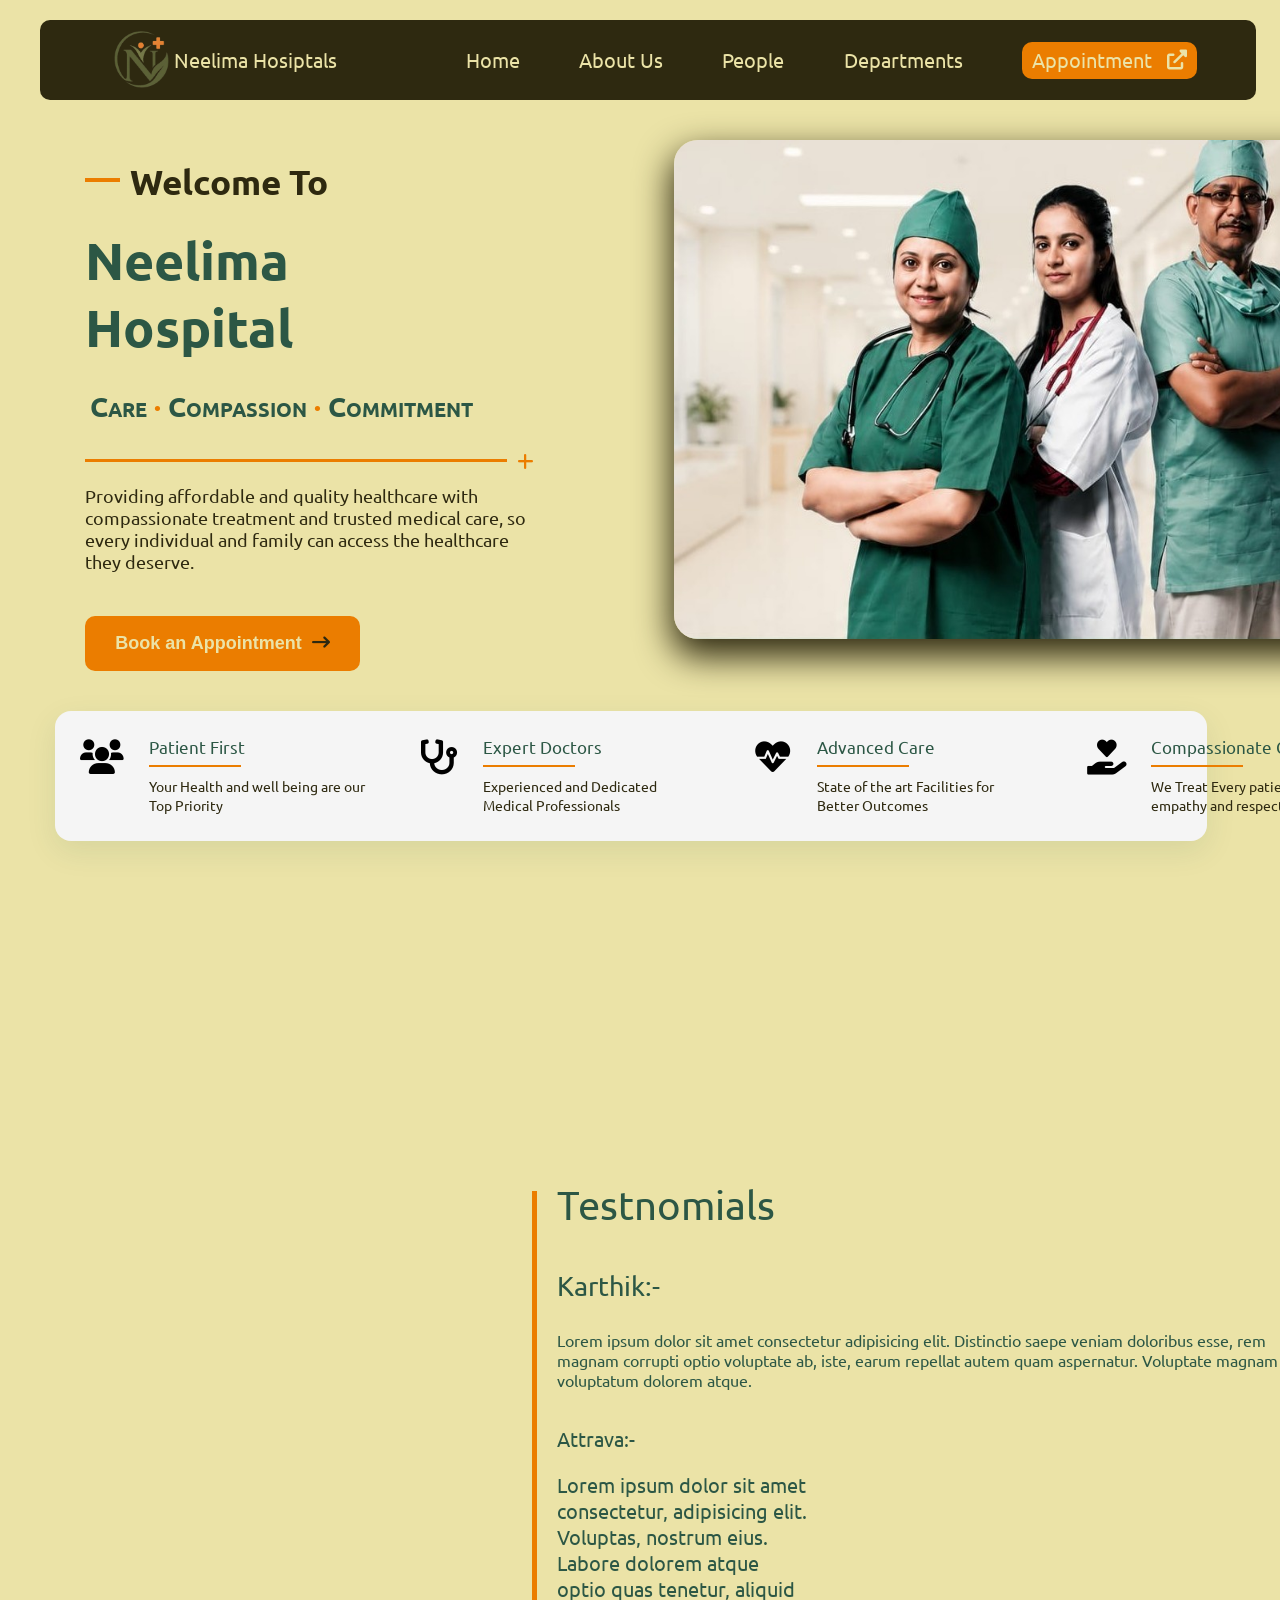
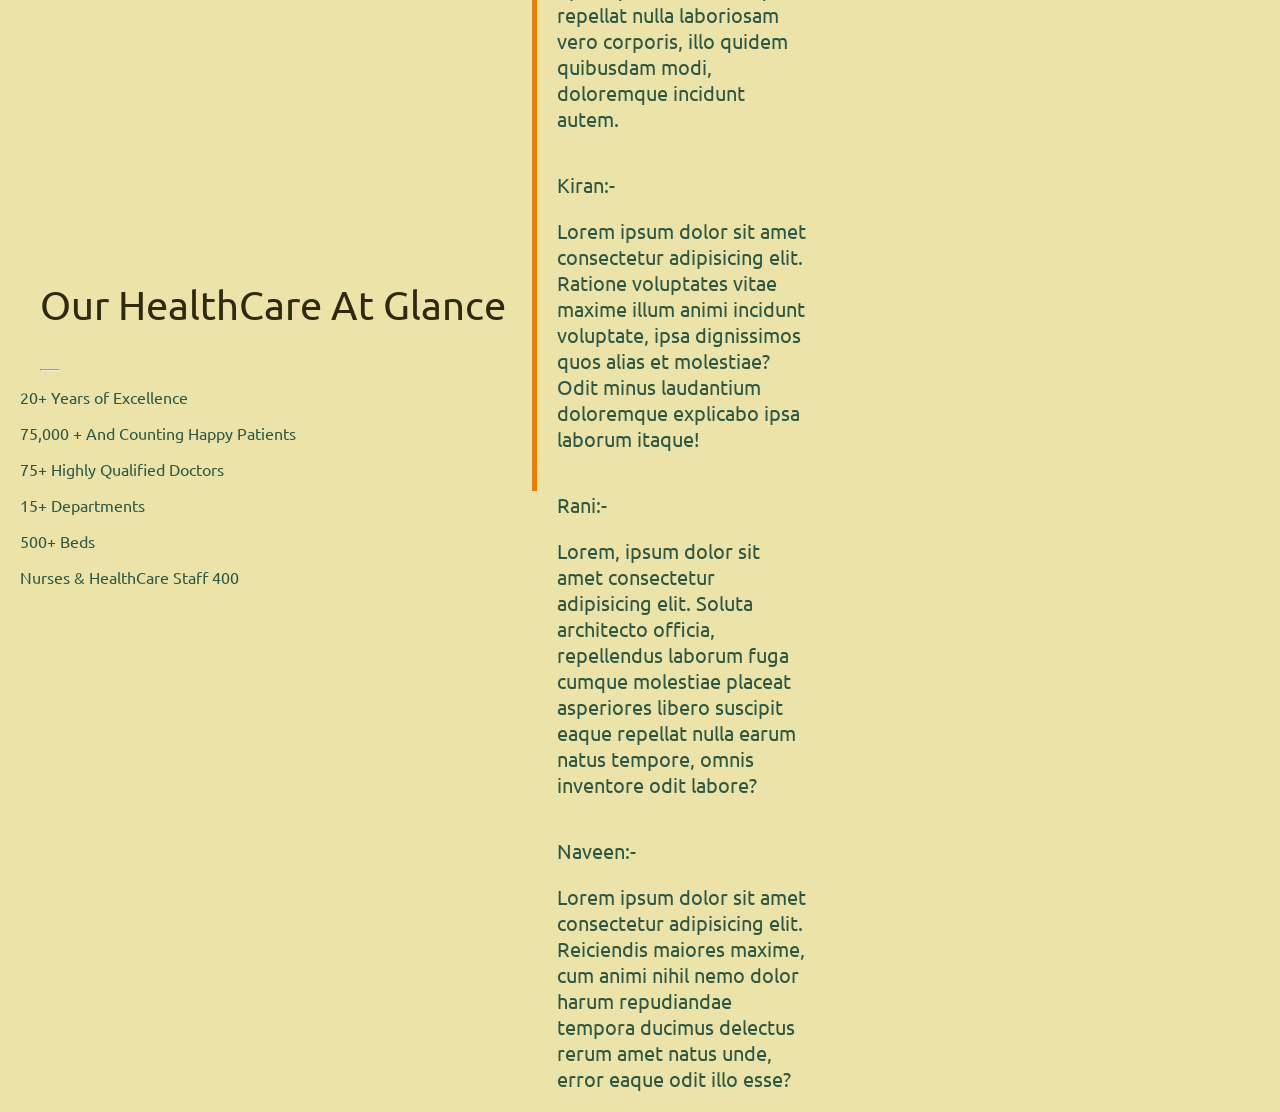
==== index.html @ a7f4a742 "roughly added stats" ====
<!DOCTYPE html>
<html lang="en">
<head>
    <meta charset="UTF-8">
    <meta name="viewport" content="width=device-width, initial-scale=1.0">
    <title>Neelima Hosiptal</title>
    <link rel="shortcut icon" href="Neelimahosiptal.ico" type="image/x-icon">
    <link rel="stylesheet" href="style.css">
    <link rel="preconnect" href="https://fonts.googleapis.com">
    <link rel="preconnect" href="https://fonts.gstatic.com" crossorigin>
    <link href="https://fonts.googleapis.com/css2?family=Edu+VIC+WA+NT+Hand:wght@400..700&family=Fira+Sans:ital,wght@0,100;0,200;0,300;0,400;0,500;0,600;0,700;0,800;0,900;1,100;1,200;1,300;1,400;1,500;1,600;1,700;1,800;1,900&family=Oswald:wght@200..700&family=Ubuntu&display=swap" rel="stylesheet">
    <link rel="stylesheet" href="https://cdnjs.cloudflare.com/ajax/libs/font-awesome/6.0.0/css/all.min.css">
</head>
<body>
    <div class="text">
        <div class="menu_bar">
            <img src="neelima_main-removebg-preview.png" id="menu_logo">
            <p id ="h1">Neelima Hosiptals</p>
            <a href="index.html" id = "home">Home</a>
            <a id="about" href="about.html" target="_blank">About Us</a>
            <a href="people.html" id="people" target="_blank">People</a>
            <a href="Depts.html" id ="depts" target="_blank">Departments</a>
            <div class="menu_app">
                <a href="appointment.html" id = "appointment" target="_blank">Appointment</a>     
                <i class="fa-solid fa-up-right-from-square" id="redirect_icon"></i>
            </div>
        </div>
        <div class="left_side">
            <div class="matter">
                <hr id="welcome_line"> 
                <h1 id="welcome">Welcome To</h1>
                <h1 id="p1">Neelima</h1><h1 id="dark_h">Hospital</h1>
                <div class="ccc">
                    <p>Care</p>
                    <p id="dot1">.</p>
                    <p>Compassion</p>
                    <p id="dot2">.</p>
                    <p>Commitment</p>
                </div>
                <!-- Wrapper to keep line and plus icon on the exact same row -->
                <div class="line-plus-wrapper">
                    <hr id="line">
                    <i class="fa-solid fa-plus" id="plus"></i>
                </div>

                <p id="sodhi">Providing affordable and quality healthcare
                with compassionate treatment and trusted medical care,
                so every individual and family can access
                the healthcare they deserve.</p>
               <a href="appointment.html" id="appointment_button" target="_blank">
                    <button id="app_bttn">Book an Appointment <i class="fa-solid fa-arrow-right-long" id="right_arrow"></i></button>
                </a>
            </div>
            <div class="image">
                    <img src="front_pic.jpeg" id="h1_pic"> 
            </div>
        </div>
        <div class="white_bar">
            <div class="patient">
                <i class="fa-solid fa-users" id="users"></i>
                <div class="feature_content">
                    <p class="feature_title">Patient First</p>
                    <hr class="feature_line">
                    <p class="feature_description">
                        Your Health and well being are our Top Priority
                    </p>
                </div>
           </div>
           <div class="expert">
                <i class="fa-solid fa-stethoscope" id="setho"></i>
                <div class="feature_content">
                    <p class="feature_title">Expert Doctors</p>
                    <hr class="feature_line">
                     <p class="feature_description">
                    Experienced and Dedicated Medical Professionals
                    </p>
                </div>
            </div>
            <div class="advanced_Care">
                <i class="fa-solid fa-heart-pulse" id="adav_care"></i>          
                <div class="feature_content">
                    <p class="feature_title">Advanced Care</p>
                    <hr class="feature_line">
                    <p class="feature_description">State of the art Facilities for Better Outcomes</p>
                </div>
            </div>
            <div class="compassionate_Care">
                <i class="fa-solid fa-hand-holding-heart" id="heart"></i>
                <div class="feature_content">
                    <p class="feature_title">Compassionate Care</p>
                    <hr class="feature_line">
                    <p class="feature_description">
                        We Treat Every patient with empathy and respect
                    </p>
                </div>
            </div>
        </div>
        <div class="dark_space">
            <hr id="differline">
            <div class="testnomials">
                <p id="test_heading">Testnomials</p>
                <p id="kar_rev">Karthik:-</p>
                <p id="kar_words">Lorem ipsum dolor sit amet consectetur adipisicing elit. Distinctio saepe veniam doloribus esse, rem magnam corrupti optio voluptate ab, iste, earum repellat autem quam aspernatur. Voluptate magnam voluptatum dolorem atque.</p>
                <div class="revs">
                    <div class="av">
                        <p>Attrava:-</p>
                        <p>Lorem ipsum dolor sit amet consectetur, adipisicing elit. Voluptas, nostrum eius. Labore dolorem atque optio quas tenetur, aliquid repellat nulla laboriosam vero corporis, illo quidem quibusdam modi, doloremque incidunt autem.</p>
                    </div>
                    <div class="kiran">
                        <p>Kiran:-</p>
                        <p>Lorem ipsum dolor sit amet consectetur adipisicing elit. Ratione voluptates vitae maxime illum animi incidunt voluptate, ipsa dignissimos quos alias et molestiae? Odit minus laudantium doloremque explicabo ipsa laborum itaque!</p>
                    </div>
                    <div class="rani">
                        <p>Rani:-</p>
                        <p>Lorem, ipsum dolor sit amet consectetur adipisicing elit. Soluta architecto officia, repellendus laborum fuga cumque molestiae placeat asperiores libero suscipit eaque repellat nulla earum natus tempore, omnis inventore odit labore?</p>
                    </div>
                    <div class="naveen">
                        <p>Naveen:-</p>
                        <p>Lorem ipsum dolor sit amet consectetur adipisicing elit. Reiciendis maiores maxime, cum animi nihil nemo dolor harum repudiandae tempora ducimus delectus rerum amet natus unde, error eaque odit illo esse?</p>
                    </div>
                </div>
            </div>
            <!-- <div class="stats">
                <p>20+ Years Of Ca</p>
            </div> -->
        </div>
        <div class="stats">
            <p id="stats_head">Our HealthCare At Glance</p>
            <hr id="stats_line">
            <p>20+ Years of Excellence</p>
            <p>75,000 + And Counting Happy Patients</p>
            <p>75+ Highly Qualified Doctors</p>
            <p>15+ Departments</p>
            <p>500+ Beds</p>
            <p>Nurses & HealthCare Staff 400</p>
        </div>
    </div>
</body>
</html>
---- style.css ----
body {
  font-family: "Ubuntu", sans-serif;
  font-weight: 400;
  font-style: normal;
  margin: 0;
  padding: 0;
  min-height: 100vh; 
  /* overflow-x:hidden; */
  display: flex;
  background-color: #EBE3A7;
  scrollbar-width:none;
  overflow-y: auto;
}

a {
    text-decoration: none;
}

* {
    box-sizing: border-box;
}

body::-webkit-scrollbar {
    display: none; /* Chrome, Edge, Safari */
}
html::-webkit-scrollbar {
    display: none; /* Chrome, Edge, Safari */
}
.menu_bar {
  color: #EBE3A7; /* Light yellow background */
  border-radius: 10px;
  border-width: 4px;
  width: 95vw;               /* Fills the available width inside the .text box */
  height: 80px;
  margin-left: 20px; 
  /* padding: 0; */
  font-size: 20px;
  text-decoration: none;
  background-color:#2E2910;
  display: flex;
  align-items: center;
  justify-content: space-evenly;
}

#home {
    color: #EBE3A7;
}

#about {
    color: #EBE3A7;
}

#people {
    color: #EBE3A7;
    position: relative;
}

#depts {
    color: #EBE3A7;
    padding-right:0px;

}

#appointment {
    color:#EBE3A7;
    padding-top: 50%;
    padding-left: 10px;
}


.text {
  width: 100%;
  min-height: 100vh;
  background-color: #EBE3A7; 
  /* Use padding instead of margins to space things away from the edge */
  padding: 20px;  
  /* box-sizing: border-box; */
}


#sodhi {
    color: #2E2910;
    padding-left: 25px;
    margin-top: 15px;
    font-size: 18px;
    font-weight: 400;
}

#menu_logo {
    height:85px;
    width: 85px;
    padding: 0;
}

#text_logo {
    height: 300px;
    width: 300px;
    padding: 20px;
}

#h1 {
    position:relative;
    right: 70px;
}

#p1  {
    font-size: 3.25em; /* Reduced size */
    font-weight: bolder;
    color: #2C5745;
    padding-left: 25px;
    margin-bottom: 0px; 
    margin-top: 5px;  
}
#dark_h {
    color: #2C5745;
    font-size: 3.25em; /* Reduced size */
    font-weight: bolder;
    padding-left: 25px;
    margin-top: 2px;
    margin-bottom: 0;
}

#welcome {
    padding-left: 70px;
    margin-top: 0px;
    padding-top:0px;
    font-size: 2.2em; /* Reduced size */
    color: #2E2910;
}

.left_side {
    width: 40vw;
    display: flex;
    justify-content: space-evenly;
    padding: 40px;
    /* box-sizing: border-box; */
}


#line {
    background-color: #EB7D00;
    height: 2.75px;
    border: none;
    flex-grow: 1; /* Stretches the line to fill available space */
    margin: 0;
}

#plus {
    color: #EB7D00;
    font-size: 18px;
    margin-left: 10px;
}

.line-plus-wrapper {
    display: flex;
    align-items: center; /* Centers the + icon vertically with the line */
    padding-left: 25px;
    width: 37vw;
}

#app_bttn {
    background-color: #EB7D00;
    border-radius: 10px;
    border-style: none;
    color:#EBE3A7;
    width: 275px;
    height: 55px;
    font-size: 18px;
    font-weight: bolder;
    margin-top: 25px;
    /* display: flex;
    align-items: center;
    justify-content: space-evenly; */
}

#right_arrow {
    color: #2E2910;
    padding-left: 5px;
}

#appointment_button {
    padding-left: 25px;
}

.matter {
    width: 40vw;
}

#h1_pic {
    width: 700px;
    height: 498.75px;
    margin-left: 140px;
    border-radius: 24px;
    box-shadow: 0 15px 35px 2.5px #2E2910;
}

a:hover {
    border-bottom-width: 3px;
    border-bottom-color:#EB7D00;
    border-bottom-style:solid ;
}

#appointment_button:hover {
    border-bottom-style:none ;
    border-bottom-color:#EBE3A7;
}

.white_bar {
    border-radius: 16px;
    border-style: none;
    background-color:whitesmoke;
    width: 90vw;
    height: 130px;
    display: flex;
    justify-content: space-evenly;
    margin-left: 35px;
    box-shadow:0 10px 30px rgba(44,87,69,0.10);
}

.menu_app {
    background-color: #EB7D00;
    border-radius: 10px;
    height: 37px;
    width:175px;
}

#redirect_icon {
    padding-left: 10px;
    padding-top: 8.5px;
}

#welcome_line {
    background-color:#EB7D00;
    height: 4px;
    border: none;
    width: 35px;
    margin-left:25px;
    position: relative;
    top:30px;
}

.patient,
.expert,.compassionate_Care,.advanced_Care {
    display: flex;
    align-items: flex-start;
    gap: 25px;
    padding: 25px;
}

.feature_content {
    display: flex;
    flex-direction: column;
    align-items: flex-start;
    width: 220px;
}

.feature_title {
    color: #2C5745;
    font-size: 17px;
    font-weight: 400;
    margin: 0 0 8px 0;
}

.feature_line {
    background-color: #EB7D00;
    width: 92px;
    height: 2px;
    border: none;
    margin: 0 0 10px 0;
}

.feature_description {
    color: #2E2910;
    font-size: 14px;
    font-weight: 400;
    margin: 0;
    line-height: 1.4;
}

#users,
#setho,#heart,#adav_care {
    font-size: 35px;
    margin-top: 3px;
}

.ccc {
    display: flex;
    width: max-content;
    height: fit-content;
    justify-content: space-evenly;
    color: #2C5745;
    padding-left: 30px;
    font-variant:small-caps;
    font-size: 1.75em;
    gap: 7px;
    margin-bottom:0px;
    font-weight: 550;
}

#dot1 , #dot2 {
    color: #EB7D00;
    margin-top: 22px;
}

.dark_space {
    width: 100vw;
    height:100vh;
    display: flex;
    justify-content: space-evenly;
    align-content: space-evenly;
    margin-top: 100px;
}

#differline {
    background-color: #EB7D00;
    width:5px;
    height: 100%;
    margin-top: 250px;
    margin-left: 40%;
    /* margin-right: 10px; */
    border:none;
}

.testnomials {
    color: #2C5745;
    margin-top: 200px;
    margin-left:20px;
    width: 60vw;
    height: 70vh;
}

#test_heading {
    font-size: 2.5em;
}

#kar_rev {
    font-size: 1.7em;
}

.revs {
    display: flex;
    flex-direction: row;
    flex-flow: row wrap; /* Forces them to stay in one row */
    column-gap: 150px;         /* Reduced gap */
    width:45vw;       /* Allow it to use available space */
}


.av,.kiran,.rani,.naveen{
    width: 250px;
    font-size: 1.25em;

}

.stats {
    color: #2C5745;
    margin-top: 0;
}

#stats_head {
    color: #2E2910;
    font-size: 2.5em;
    padding-left: 20px;
}

#stats_line {
    color: #EB7D00;
    margin-left: 20px;
    width: 20px;
    height: 2.5px;
}
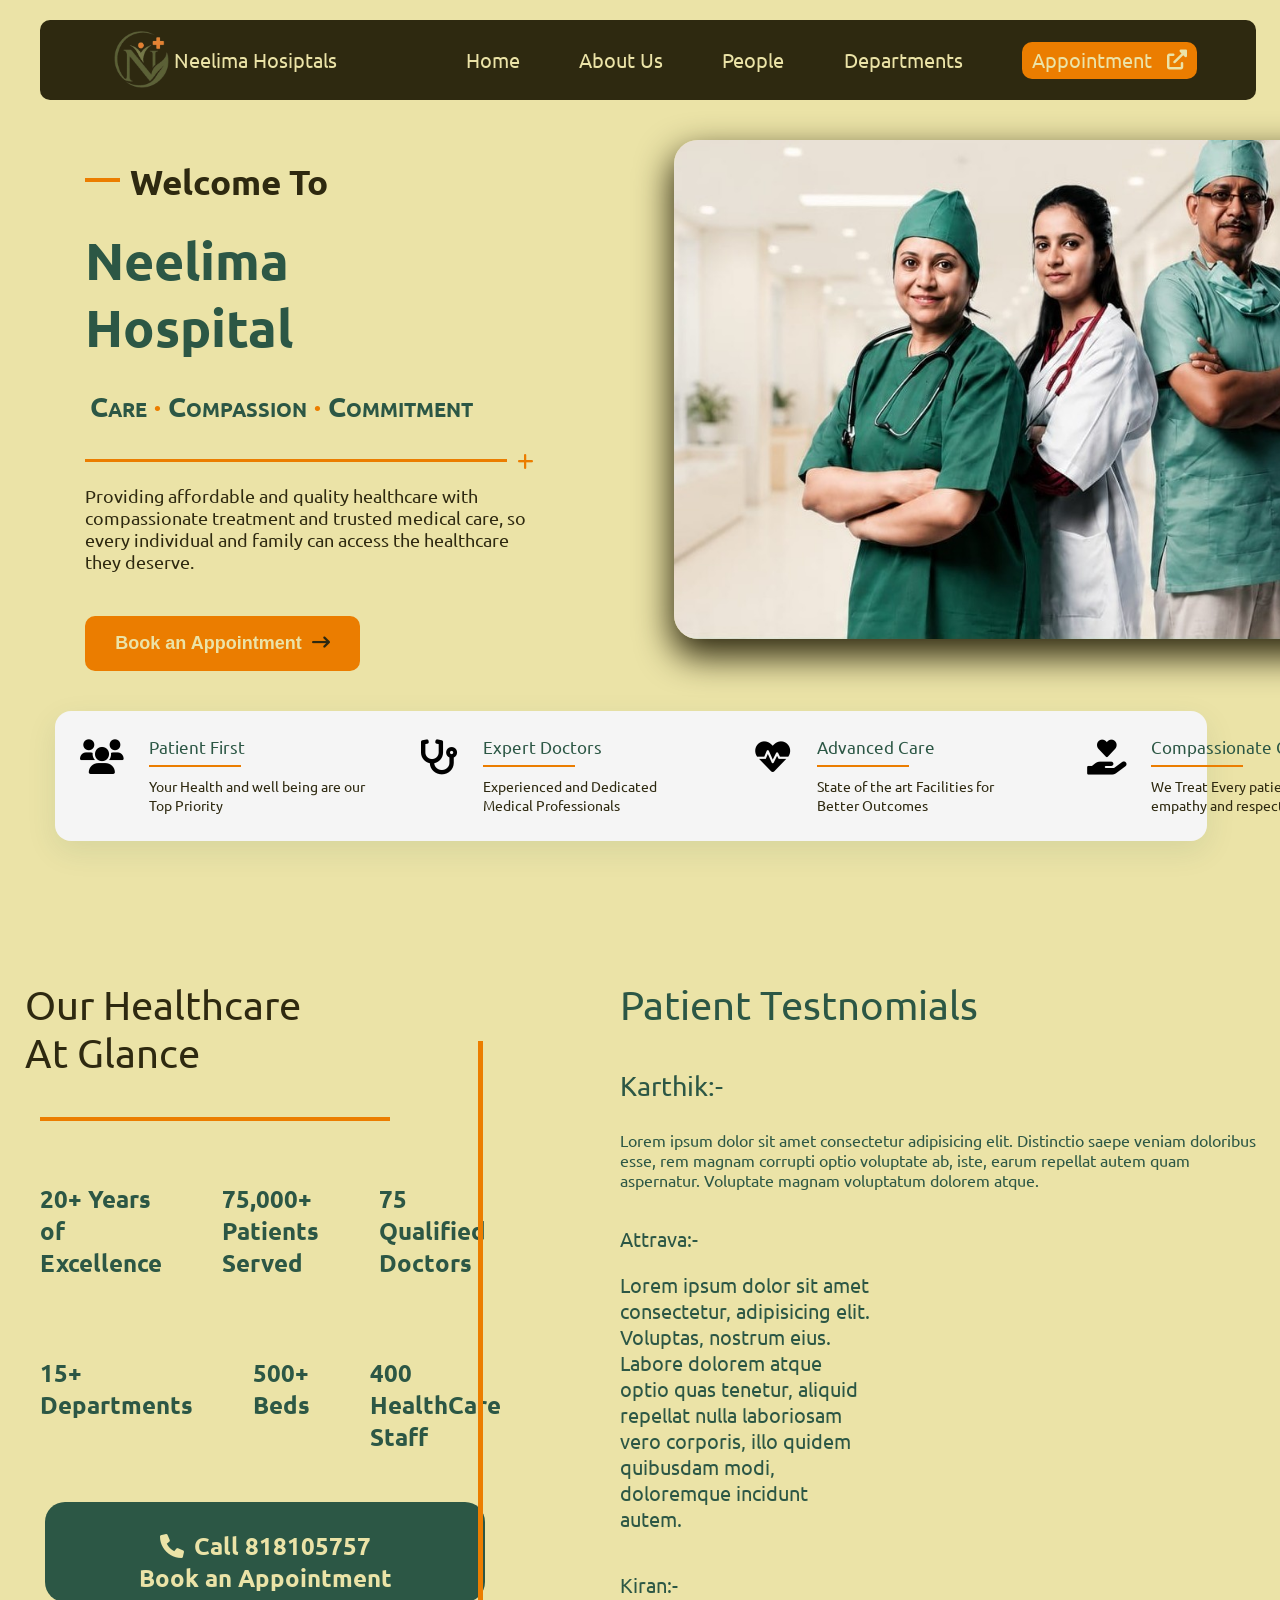
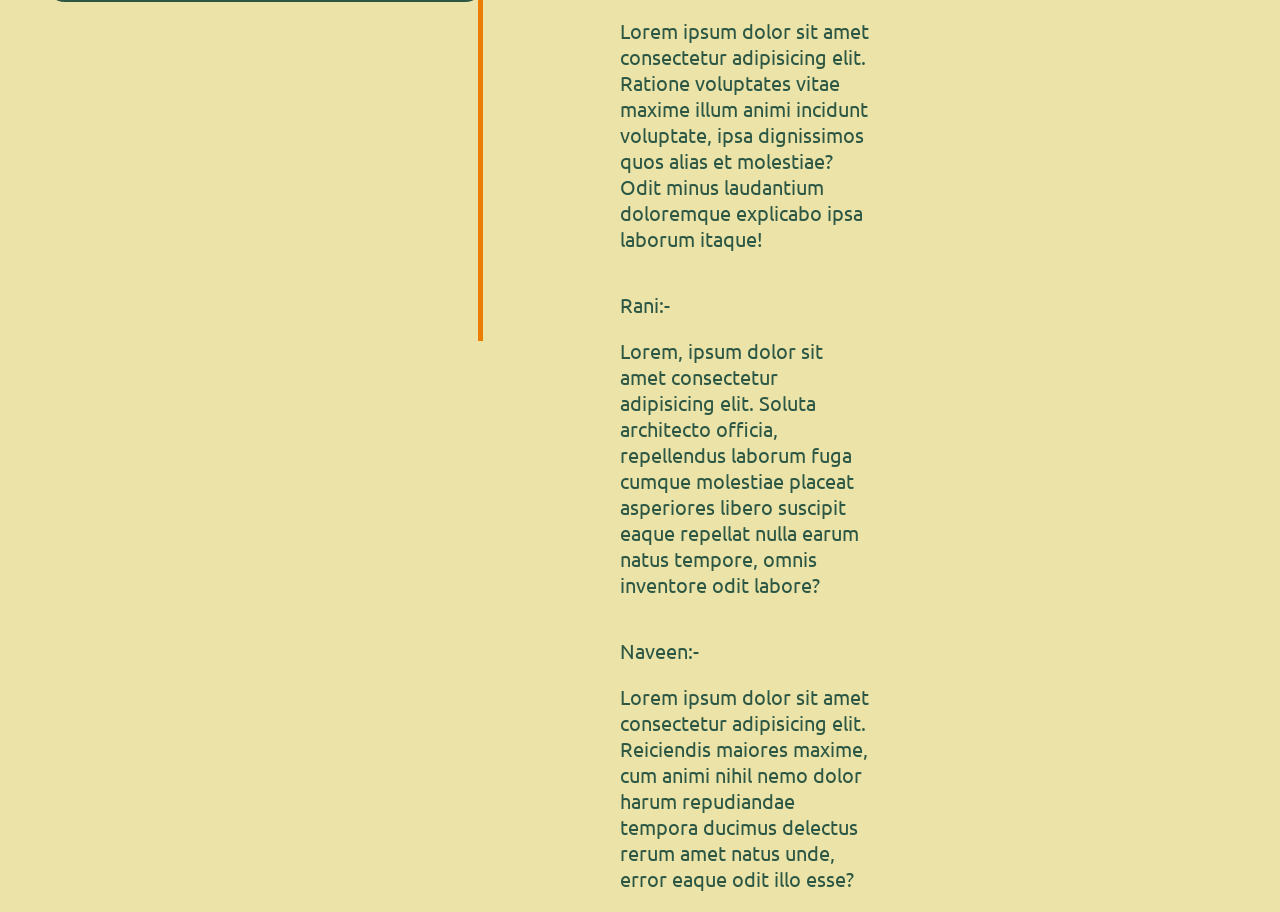
==== commit 31e861f8: "corrected stats and added a phone number" ====
--- a/index.html
+++ b/index.html
@@ -96,9 +96,26 @@
             </div>
         </div>
         <div class="dark_space">
+            <div class="stats">
+                <p id="stats_head">Our Healthcare At Glance</p>
+                <hr id="stats_line">
+                <div class="firstrow">
+                     <p id="ex">20+ Years of Excellence</p>
+                     <p id="happy">75,000+ Patients Served</p>
+                     <p id="doc_count">75 Qualified Doctors</p>
+                </div>
+                <div class="secondrow">
+                    <p id="depts15">15+ Departments</p>
+                    <p id="bed">500+ Beds</p>
+                    <p id="staff">400 HealthCare Staff</p>
+                </div>
+                <div class="callappointment">
+                    <p><i class="fa-solid fa-phone" id="phone"></i>Call 818105757<br>Book an Appointment</p>
+                </div>
+            </div>
             <hr id="differline">
             <div class="testnomials">
-                <p id="test_heading">Testnomials</p>
+                <p id="test_heading">Patient Testnomials</p>
                 <p id="kar_rev">Karthik:-</p>
                 <p id="kar_words">Lorem ipsum dolor sit amet consectetur adipisicing elit. Distinctio saepe veniam doloribus esse, rem magnam corrupti optio voluptate ab, iste, earum repellat autem quam aspernatur. Voluptate magnam voluptatum dolorem atque.</p>
                 <div class="revs">
@@ -120,19 +137,6 @@
                     </div>
                 </div>
             </div>
-            <!-- <div class="stats">
-                <p>20+ Years Of Ca</p>
-            </div> -->
-        </div>
-        <div class="stats">
-            <p id="stats_head">Our HealthCare At Glance</p>
-            <hr id="stats_line">
-            <p>20+ Years of Excellence</p>
-            <p>75,000 + And Counting Happy Patients</p>
-            <p>75+ Highly Qualified Doctors</p>
-            <p>15+ Departments</p>
-            <p>500+ Beds</p>
-            <p>Nurses & HealthCare Staff 400</p>
         </div>
     </div>
 </body>
--- a/style.css
+++ b/style.css
@@ -303,29 +303,31 @@
 }
 
 .dark_space {
-    width: 100vw;
+    width: 100%;
     height:100vh;
     display: flex;
-    justify-content: space-evenly;
-    align-content: space-evenly;
+    justify-content: center;
+    align-items: flex-start;
+    gap: 25px;
     margin-top: 100px;
+    box-sizing: border-box;
 }
 
 #differline {
     background-color: #EB7D00;
     width:5px;
     height: 100%;
-    margin-top: 250px;
-    margin-left: 40%;
+    margin-top: 100px;
     /* margin-right: 10px; */
     border:none;
+    flex-shrink: 0;
 }
 
 .testnomials {
     color: #2C5745;
-    margin-top: 200px;
-    margin-left:20px;
-    width: 60vw;
+    margin-top: 0;
+    margin-left:0;
+    width: 50vw;
     height: 70vh;
 }
 
@@ -354,18 +356,61 @@
 
 .stats {
     color: #2C5745;
-    margin-top: 0;
+    padding-top: 0;
+    width: 25vw;
 }
 
 #stats_head {
     color: #2E2910;
     font-size: 2.5em;
+    padding-left: 5px;
+    /* white-space: nowrap; */
+}
+
+#stats_line {
+    background-color: #EB7D00;
+    margin-left: 20px;
+    width: 350px;
+    height: 4px;
+    border-style:solid;
+    border: none;
+}
+
+#ex, #happy ,#doc_count ,#depts15 ,#bed , #staff {
     padding-left: 20px;
-}
-
-#stats_line {
-    color: #EB7D00;
-    margin-left: 20px;
-    width: 20px;
-    height: 2.5px;
+    font-size: 1.5em;
+    padding-top: 30px;
+    font-weight: 700;
+}
+
+.firstrow ,.secondrow {
+    display: flex;
+    justify-content: space-evenly;
+    gap: 40px;
+}
+
+.callappointment {
+    background-color: #2C5745;
+    color: #EBE3A7;
+    font-size: 1.5em;
+    font-weight: 700;
+    margin: 25px;
+    padding-top: 4px;
+    width: 440px;
+    height: 100px;
+    border-radius: 20px;
+    text-align: center;
+}
+
+#phone {
+    padding-right: 10px;
+}
+
+.callappointment:hover {
+    transform: translateY(-2px);
+    background: #245543;
+}
+
+#app_bttn:hover {
+    transform: translateY(-5px);
 }
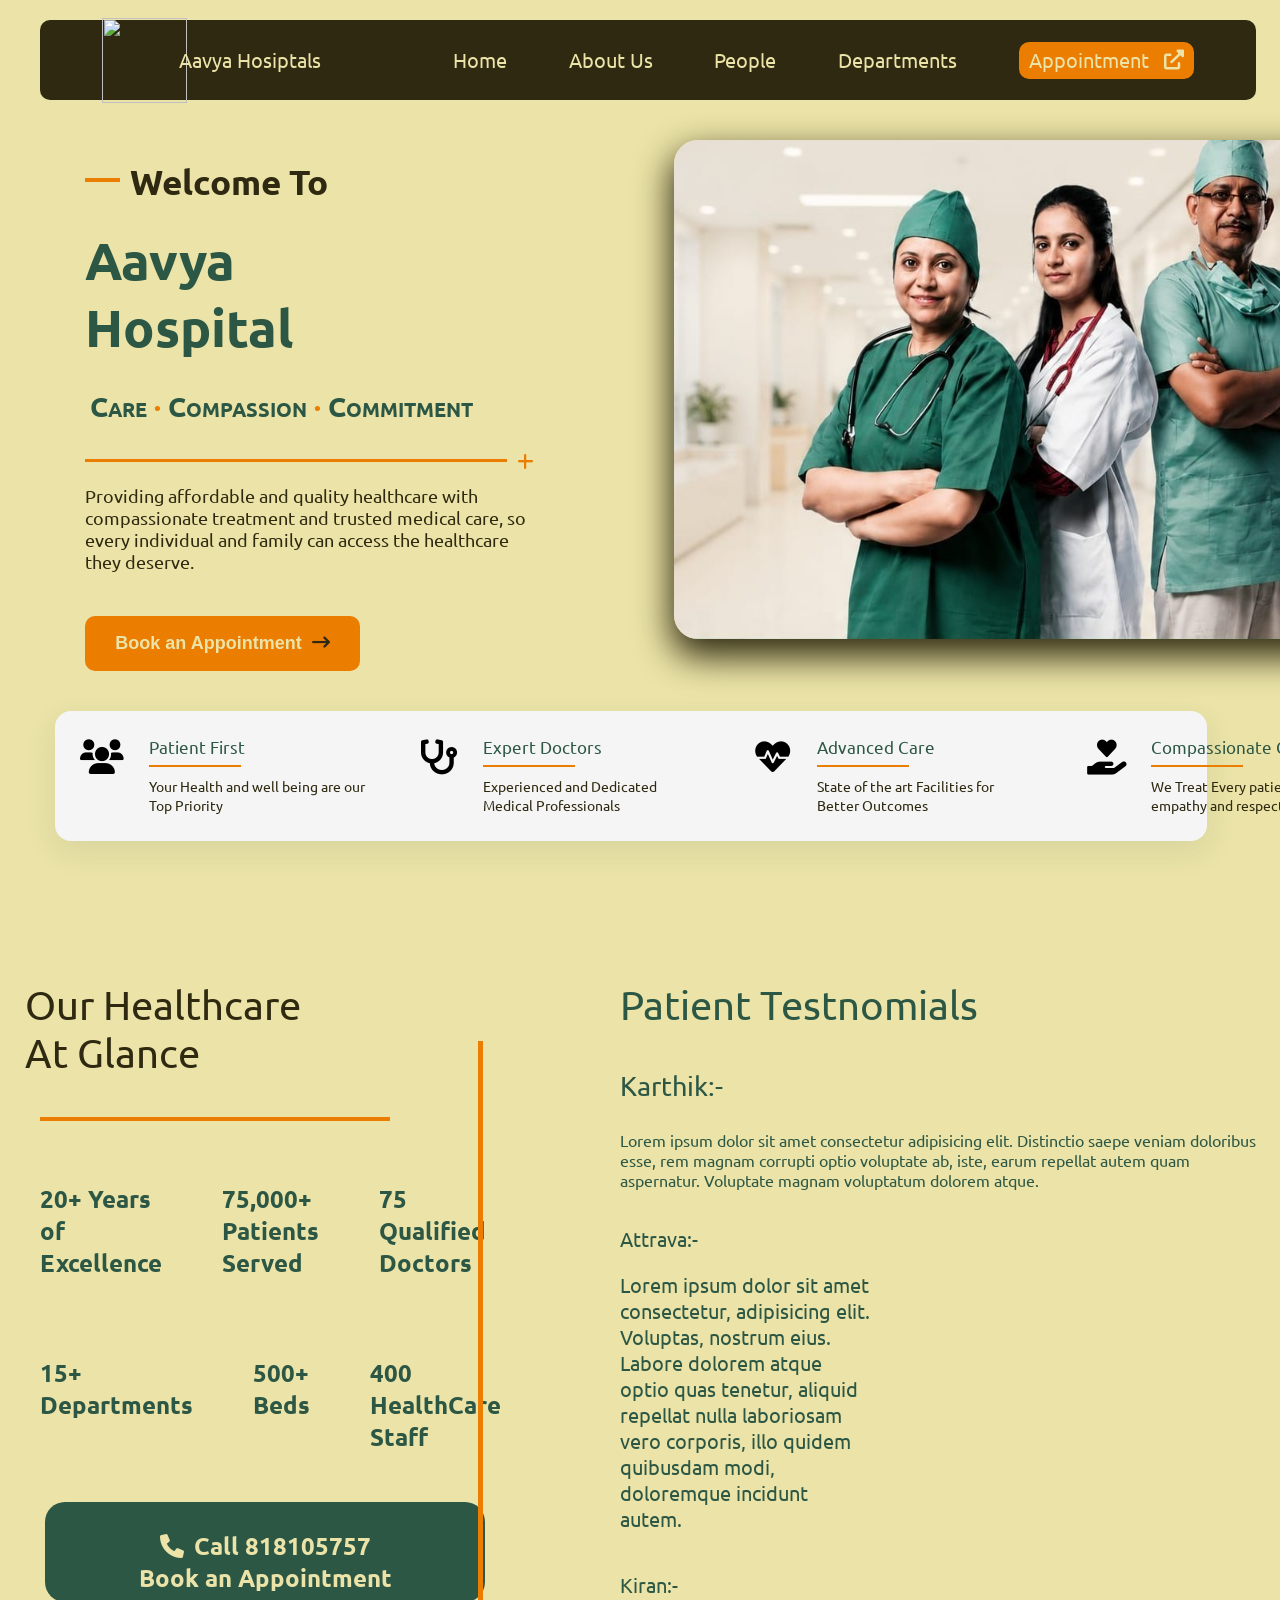
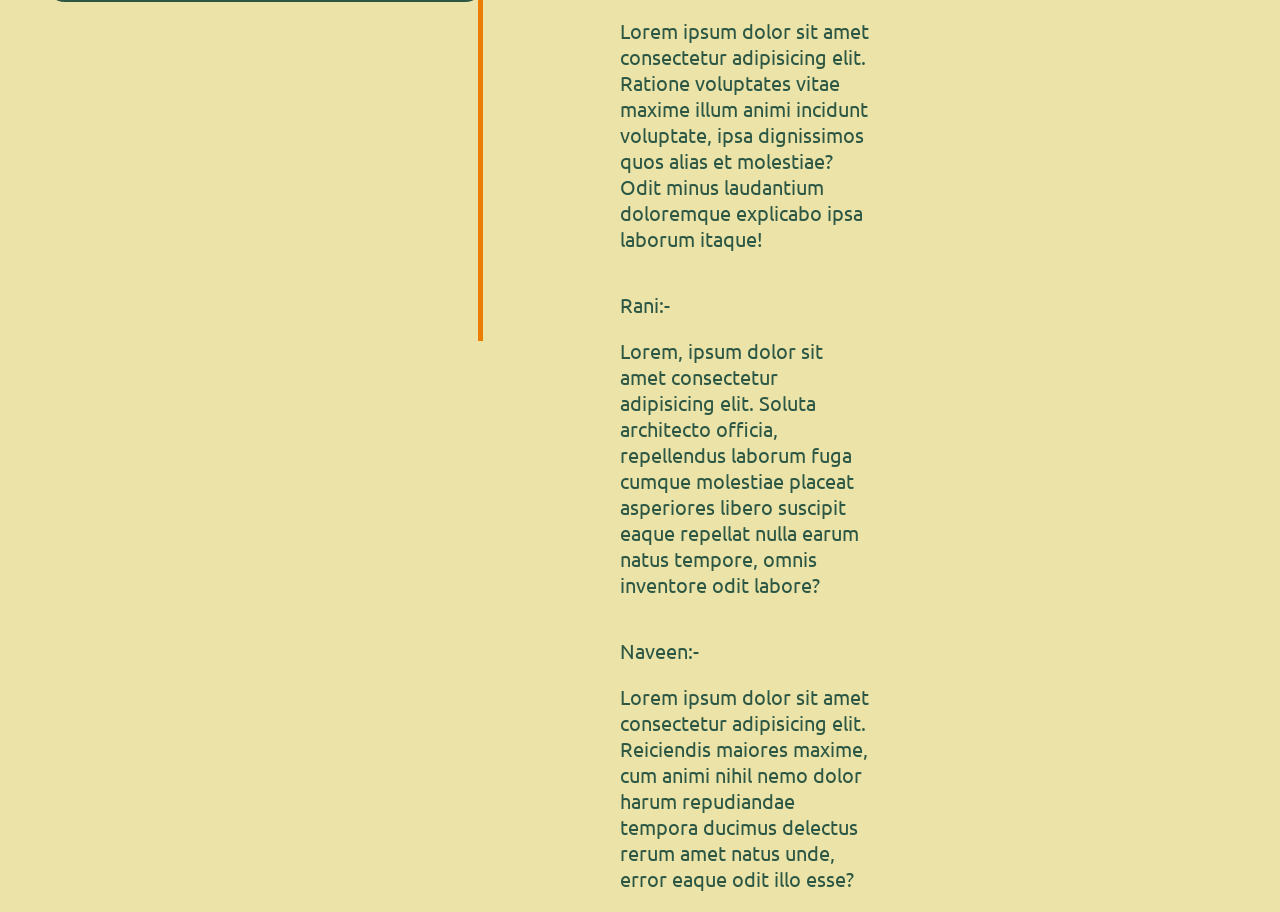
==== commit e889da23: "Hosiptal Name Is changed to aavya hosiptals" ====
--- a/index.html
+++ b/index.html
@@ -3,7 +3,7 @@
 <head>
     <meta charset="UTF-8">
     <meta name="viewport" content="width=device-width, initial-scale=1.0">
-    <title>Neelima Hosiptal</title>
+    <title>Aavya Hosiptal</title>
     <link rel="shortcut icon" href="Neelimahosiptal.ico" type="image/x-icon">
     <link rel="stylesheet" href="style.css">
     <link rel="preconnect" href="https://fonts.googleapis.com">
@@ -15,7 +15,7 @@
     <div class="text">
         <div class="menu_bar">
             <img src="neelima_main-removebg-preview.png" id="menu_logo">
-            <p id ="h1">Neelima Hosiptals</p>
+            <p id ="h1">Aavya Hosiptals</p>
             <a href="index.html" id = "home">Home</a>
             <a id="about" href="about.html" target="_blank">About Us</a>
             <a href="people.html" id="people" target="_blank">People</a>
@@ -29,7 +29,7 @@
             <div class="matter">
                 <hr id="welcome_line"> 
                 <h1 id="welcome">Welcome To</h1>
-                <h1 id="p1">Neelima</h1><h1 id="dark_h">Hospital</h1>
+                <h1 id="p1">Aavya</h1><h1 id="dark_h">Hospital</h1>
                 <div class="ccc">
                     <p>Care</p>
                     <p id="dot1">.</p>
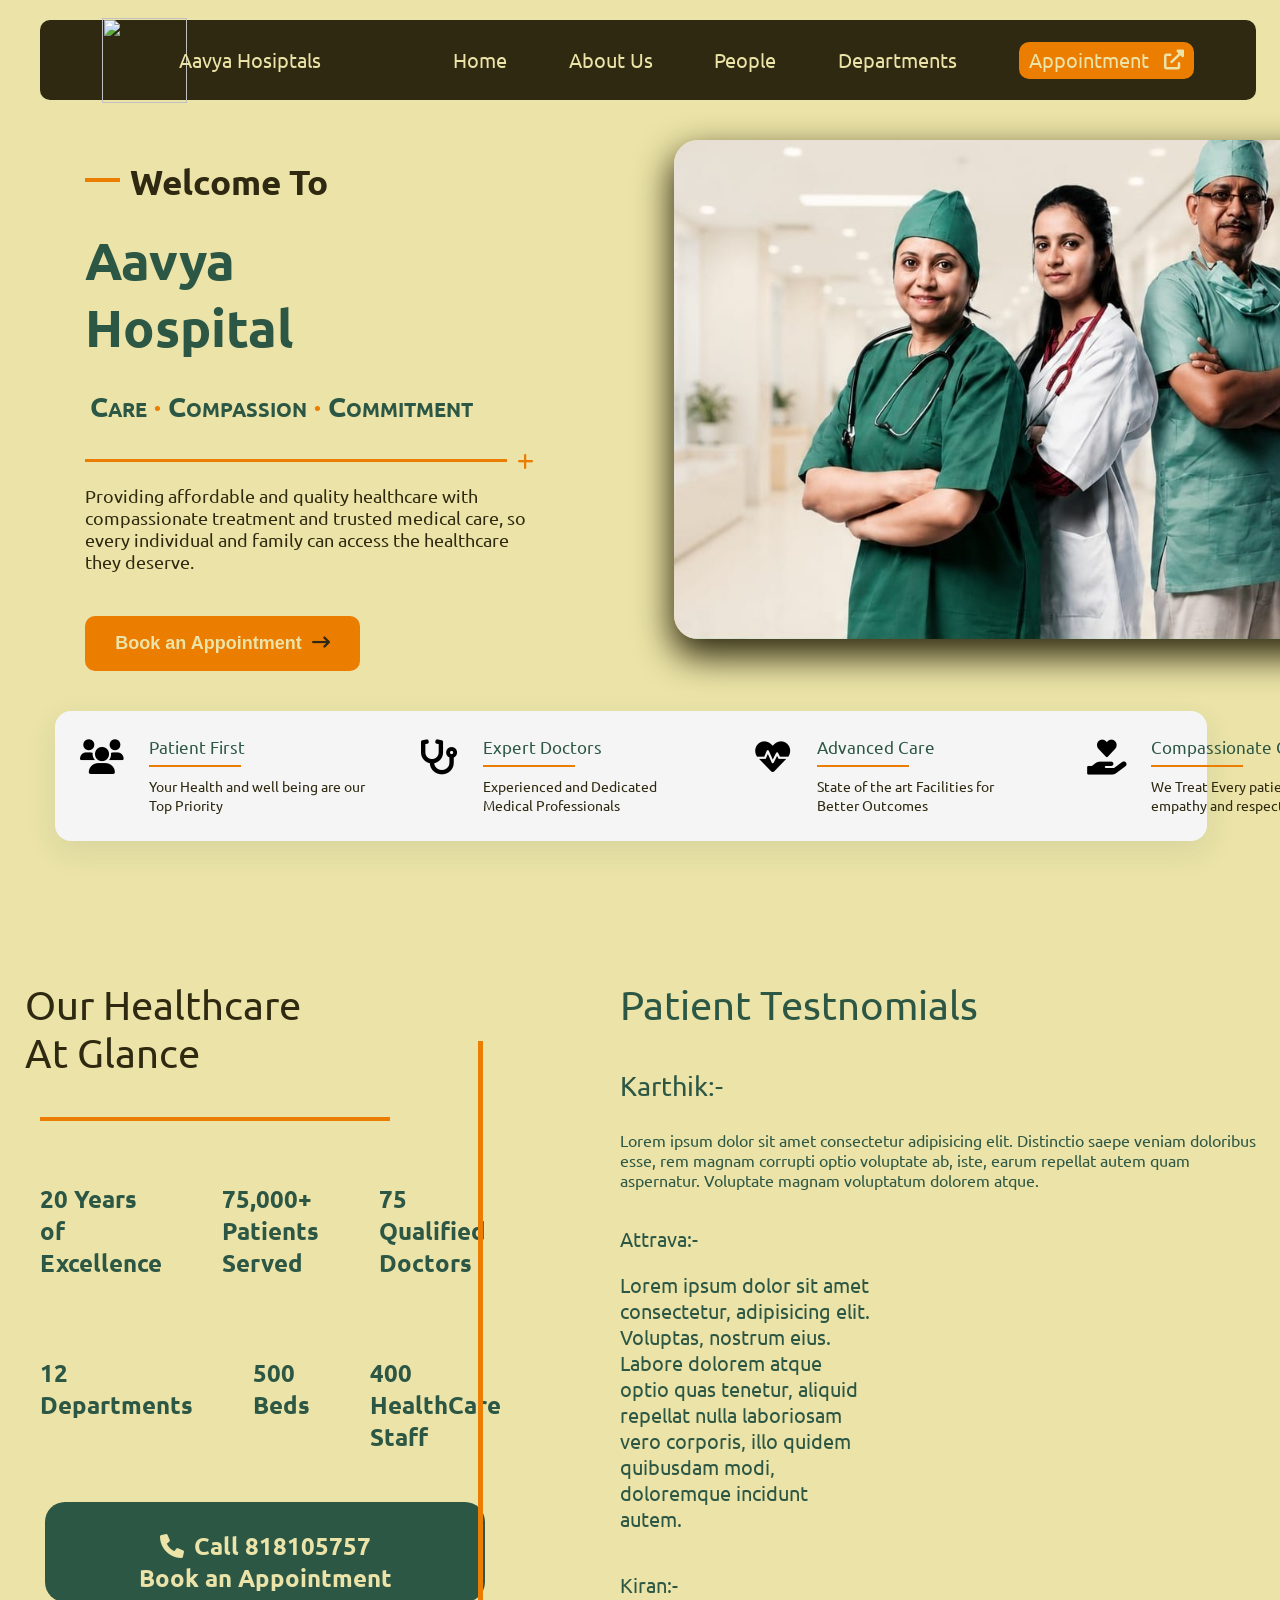
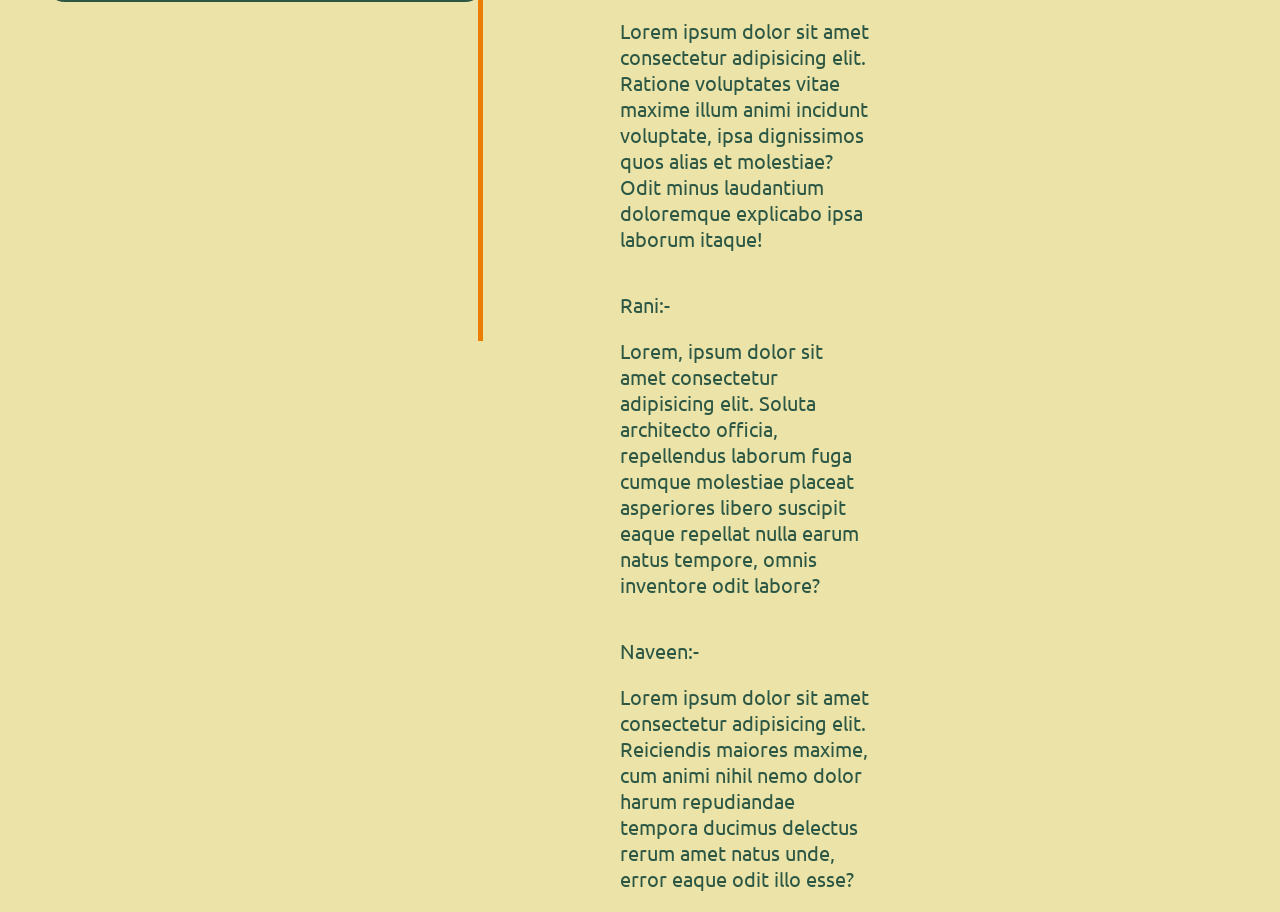
==== commit 53fe8dc2: "modified stats" ====
--- a/index.html
+++ b/index.html
@@ -100,13 +100,13 @@
                 <p id="stats_head">Our Healthcare At Glance</p>
                 <hr id="stats_line">
                 <div class="firstrow">
-                     <p id="ex">20+ Years of Excellence</p>
+                     <p id="ex">20 Years of Excellence</p>
                      <p id="happy">75,000+ Patients Served</p>
                      <p id="doc_count">75 Qualified Doctors</p>
                 </div>
                 <div class="secondrow">
-                    <p id="depts15">15+ Departments</p>
-                    <p id="bed">500+ Beds</p>
+                    <p id="depts15">12 Departments</p>
+                    <p id="bed">500 Beds</p>
                     <p id="staff">400 HealthCare Staff</p>
                 </div>
                 <div class="callappointment">
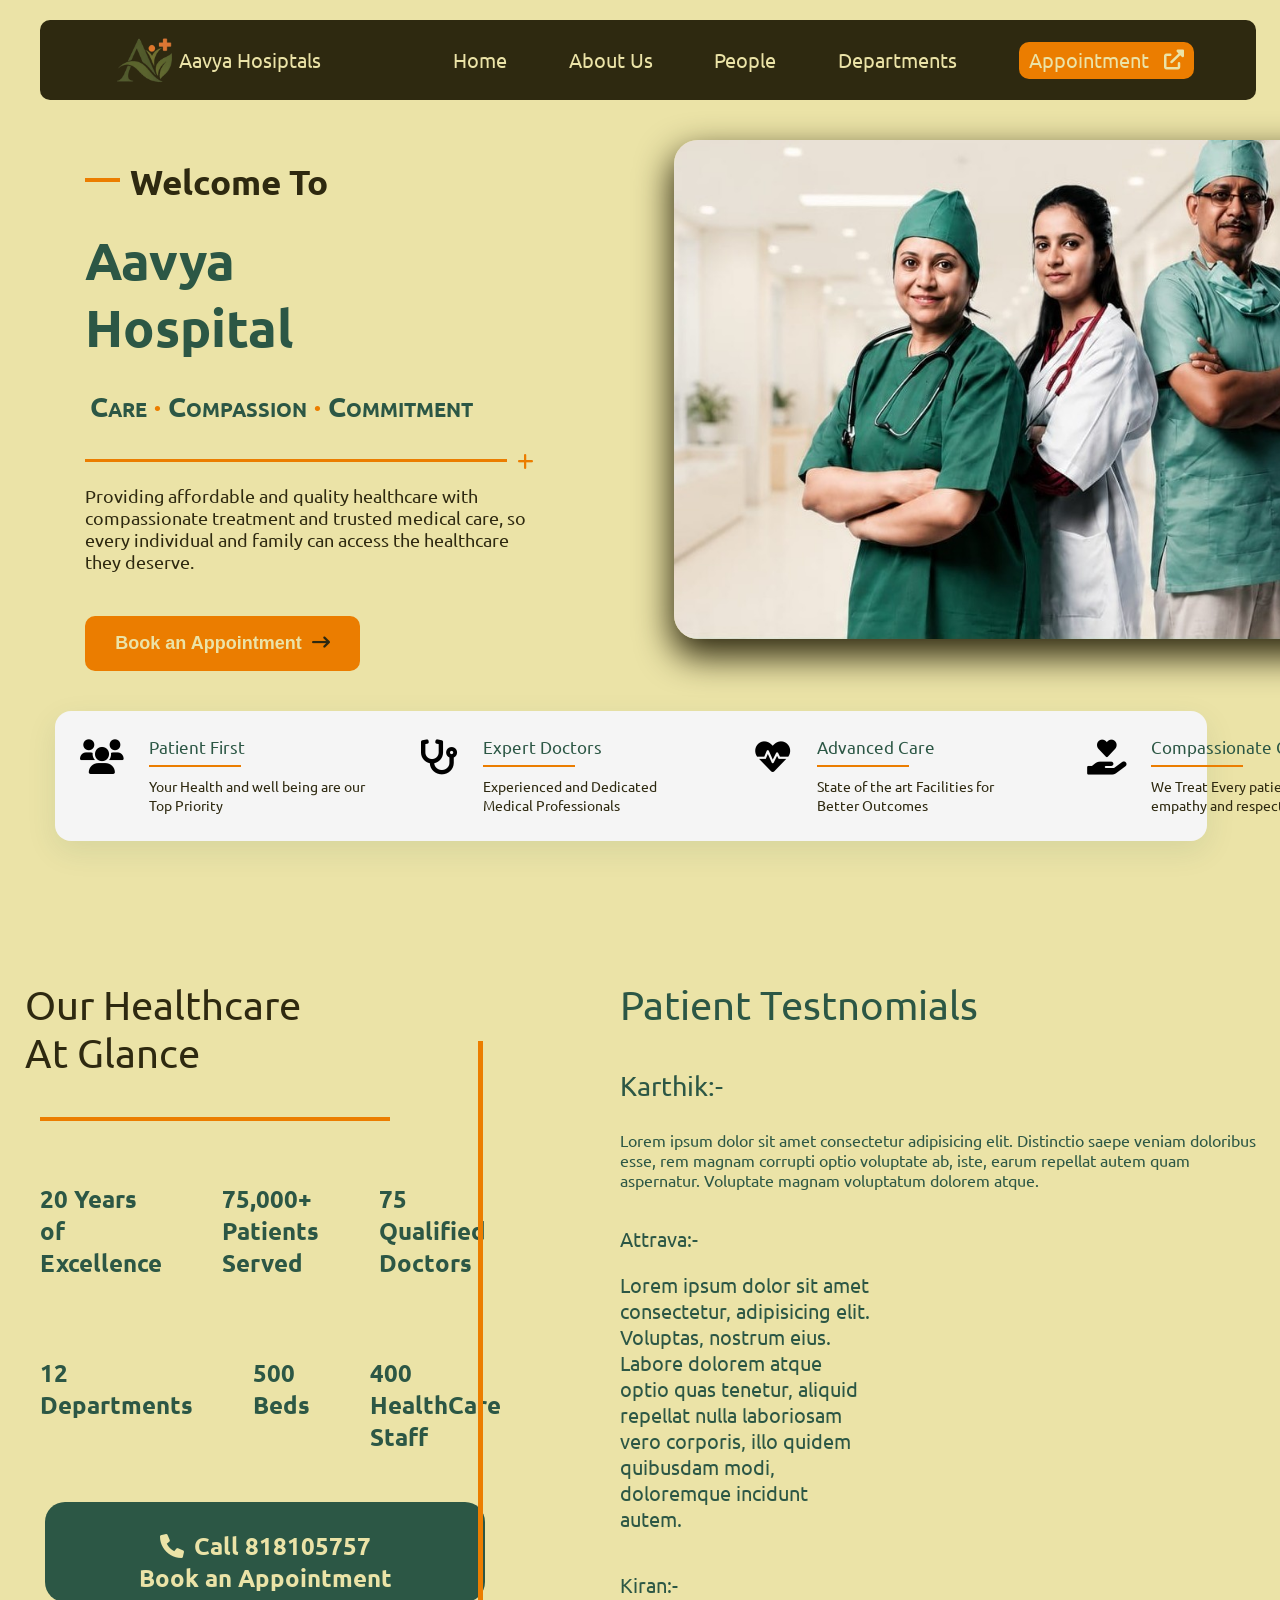
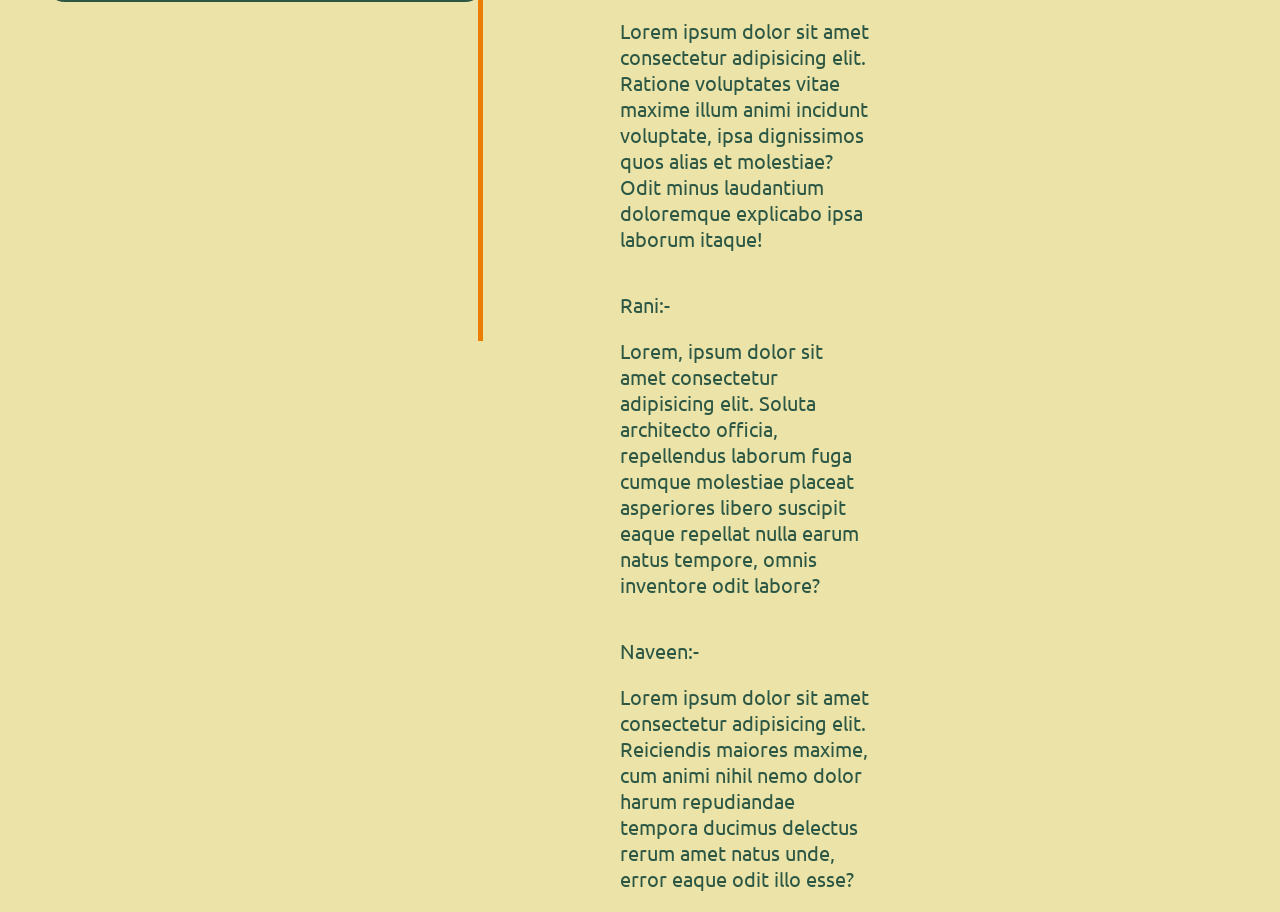
==== commit f47deb53: "hosiptal logo is added to website" ====
--- a/index.html
+++ b/index.html
@@ -4,7 +4,7 @@
     <meta charset="UTF-8">
     <meta name="viewport" content="width=device-width, initial-scale=1.0">
     <title>Aavya Hosiptal</title>
-    <link rel="shortcut icon" href="Neelimahosiptal.ico" type="image/x-icon">
+    <link rel="shortcut icon" href="logo.ico" type="image/x-icon">
     <link rel="stylesheet" href="style.css">
     <link rel="preconnect" href="https://fonts.googleapis.com">
     <link rel="preconnect" href="https://fonts.gstatic.com" crossorigin>
@@ -14,7 +14,7 @@
 <body>
     <div class="text">
         <div class="menu_bar">
-            <img src="neelima_main-removebg-preview.png" id="menu_logo">
+            <img src="aavya-removebg-preview.png" id="menu_logo">
             <p id ="h1">Aavya Hosiptals</p>
             <a href="index.html" id = "home">Home</a>
             <a id="about" href="about.html" target="_blank">About Us</a>
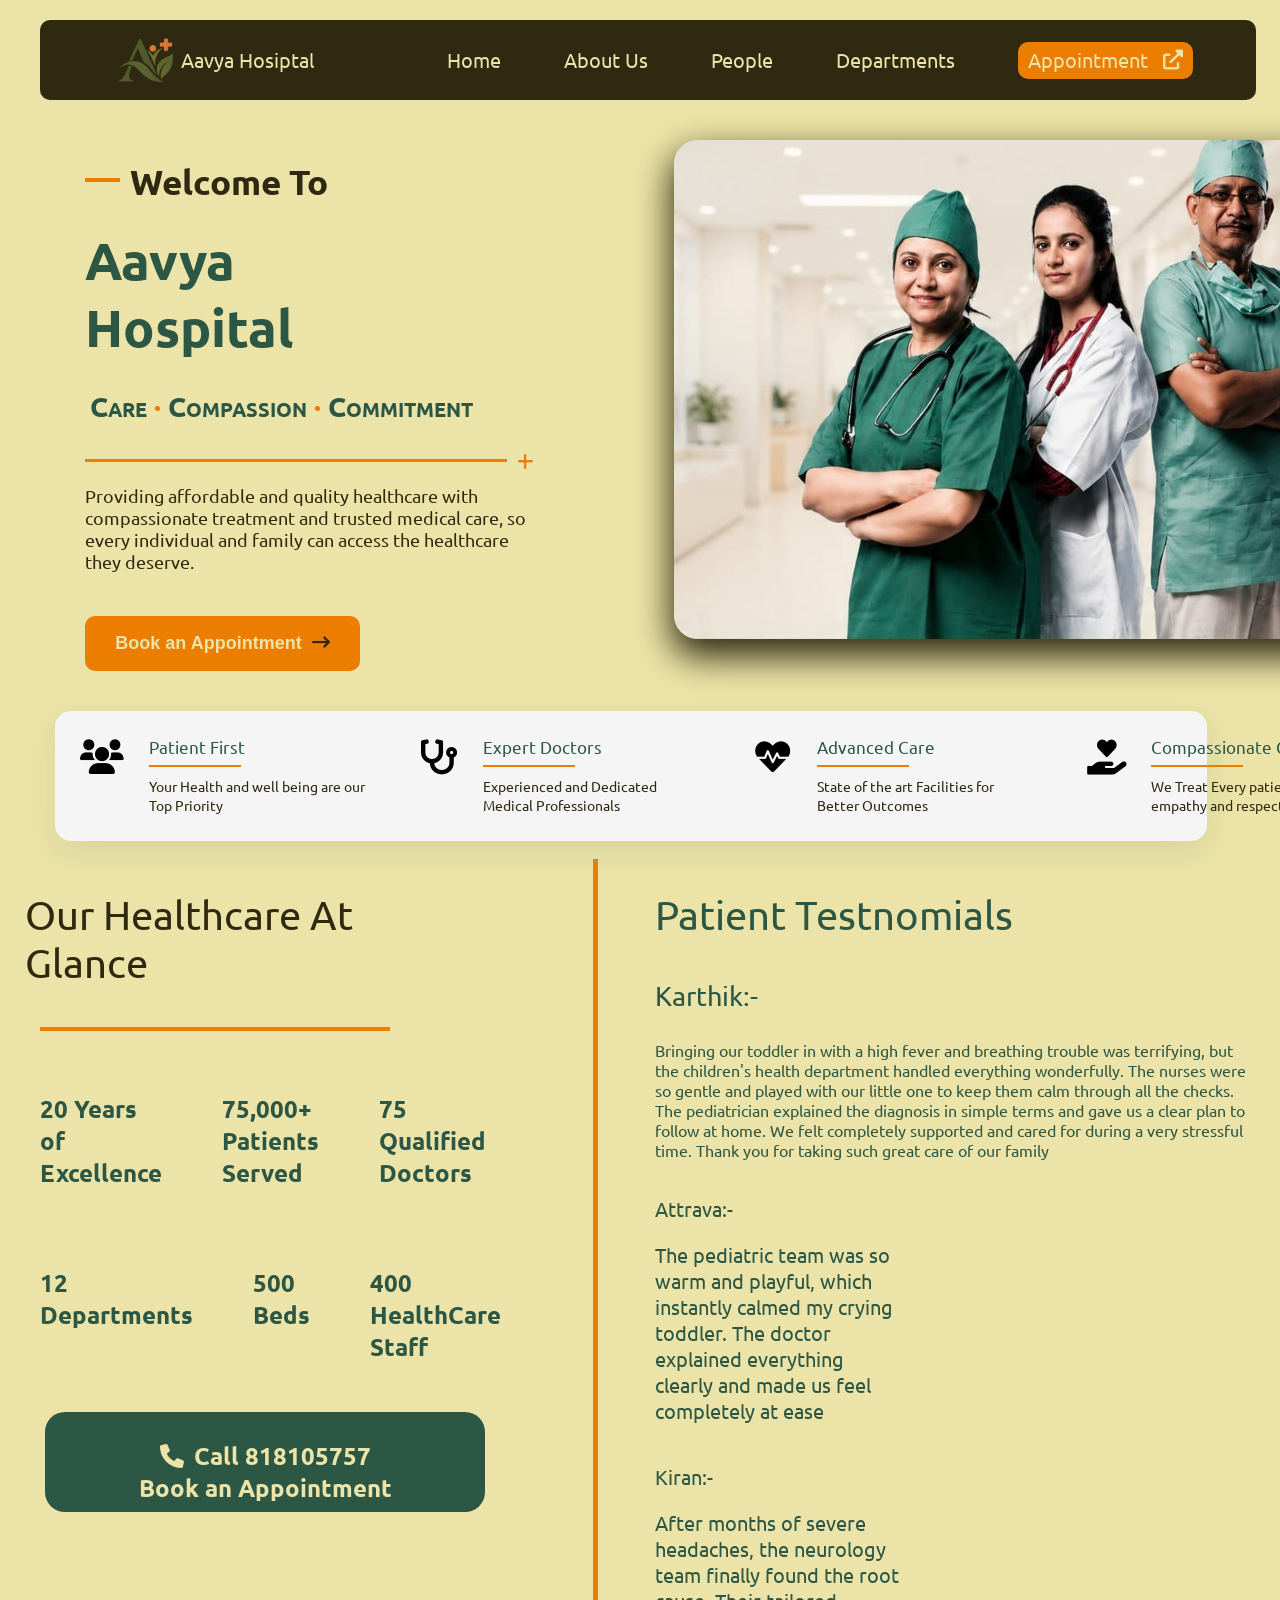
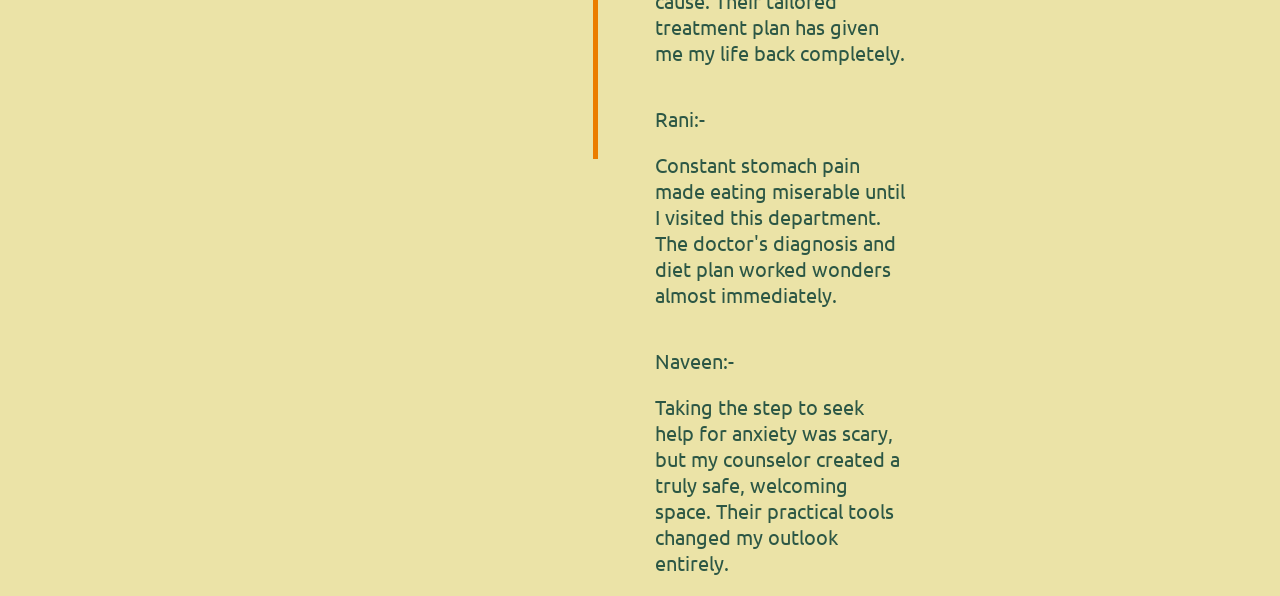
==== commit b642cda1: "changed testnomials portion" ====
--- a/index.html
+++ b/index.html
@@ -15,7 +15,7 @@
     <div class="text">
         <div class="menu_bar">
             <img src="aavya-removebg-preview.png" id="menu_logo">
-            <p id ="h1">Aavya Hosiptals</p>
+            <p id ="h1">Aavya Hosiptal</p>
             <a href="index.html" id = "home">Home</a>
             <a id="about" href="about.html" target="_blank">About Us</a>
             <a href="people.html" id="people" target="_blank">People</a>
@@ -117,23 +117,23 @@
             <div class="testnomials">
                 <p id="test_heading">Patient Testnomials</p>
                 <p id="kar_rev">Karthik:-</p>
-                <p id="kar_words">Lorem ipsum dolor sit amet consectetur adipisicing elit. Distinctio saepe veniam doloribus esse, rem magnam corrupti optio voluptate ab, iste, earum repellat autem quam aspernatur. Voluptate magnam voluptatum dolorem atque.</p>
+                <p id="kar_words">Bringing our toddler in with a high fever and breathing trouble was terrifying, but the children's health department handled everything wonderfully. The nurses were so gentle and played with our little one to keep them calm through all the checks. The pediatrician explained the diagnosis in simple terms and gave us a clear plan to follow at home. We felt completely supported and cared for during a very stressful time. Thank you for taking such great care of our family</p>
                 <div class="revs">
                     <div class="av">
                         <p>Attrava:-</p>
-                        <p>Lorem ipsum dolor sit amet consectetur, adipisicing elit. Voluptas, nostrum eius. Labore dolorem atque optio quas tenetur, aliquid repellat nulla laboriosam vero corporis, illo quidem quibusdam modi, doloremque incidunt autem.</p>
+                        <p>The pediatric team was so warm and playful, which instantly calmed my crying toddler. The doctor explained everything clearly and made us feel completely at ease</p>
                     </div>
                     <div class="kiran">
                         <p>Kiran:-</p>
-                        <p>Lorem ipsum dolor sit amet consectetur adipisicing elit. Ratione voluptates vitae maxime illum animi incidunt voluptate, ipsa dignissimos quos alias et molestiae? Odit minus laudantium doloremque explicabo ipsa laborum itaque!</p>
+                        <p>After months of severe headaches, the neurology team finally found the root cause. Their tailored treatment plan has given me my life back completely.</p>
                     </div>
                     <div class="rani">
                         <p>Rani:-</p>
-                        <p>Lorem, ipsum dolor sit amet consectetur adipisicing elit. Soluta architecto officia, repellendus laborum fuga cumque molestiae placeat asperiores libero suscipit eaque repellat nulla earum natus tempore, omnis inventore odit labore?</p>
+                        <p>Constant stomach pain made eating miserable until I visited this department. The doctor's diagnosis and diet plan worked wonders almost immediately.</p>
                     </div>
                     <div class="naveen">
                         <p>Naveen:-</p>
-                        <p>Lorem ipsum dolor sit amet consectetur adipisicing elit. Reiciendis maiores maxime, cum animi nihil nemo dolor harum repudiandae tempora ducimus delectus rerum amet natus unde, error eaque odit illo esse?</p>
+                        <p>Taking the step to seek help for anxiety was scary, but my counselor created a truly safe, welcoming space. Their practical tools changed my outlook entirely.</p>
                     </div>
                 </div>
             </div>
--- a/style.css
+++ b/style.css
@@ -304,21 +304,20 @@
 
 .dark_space {
     width: 100%;
-    height:100vh;
+    min-height:100vh;
     display: flex;
     justify-content: center;
     align-items: flex-start;
-    gap: 25px;
-    margin-top: 100px;
+    gap: 15px;
+    margin-top: 10px;
     box-sizing: border-box;
 }
 
 #differline {
     background-color: #EB7D00;
     width:5px;
-    height: 100%;
-    margin-top: 100px;
-    /* margin-right: 10px; */
+    height: 100vh;
+    margin-right: 102px;
     border:none;
     flex-shrink: 0;
 }
@@ -326,7 +325,7 @@
 .testnomials {
     color: #2C5745;
     margin-top: 0;
-    margin-left:0;
+    margin-left:-60px;
     width: 50vw;
     height: 70vh;
 }
@@ -351,13 +350,13 @@
 .av,.kiran,.rani,.naveen{
     width: 250px;
     font-size: 1.25em;
-
 }
 
 .stats {
     color: #2C5745;
     padding-top: 0;
-    width: 25vw;
+    width: 35vw;
+    margin-right:110px; 
 }
 
 #stats_head {
@@ -380,7 +379,7 @@
     padding-left: 20px;
     font-size: 1.5em;
     padding-top: 30px;
-    font-weight: 700;
+    font-weight: 600;
 }
 
 .firstrow ,.secondrow {
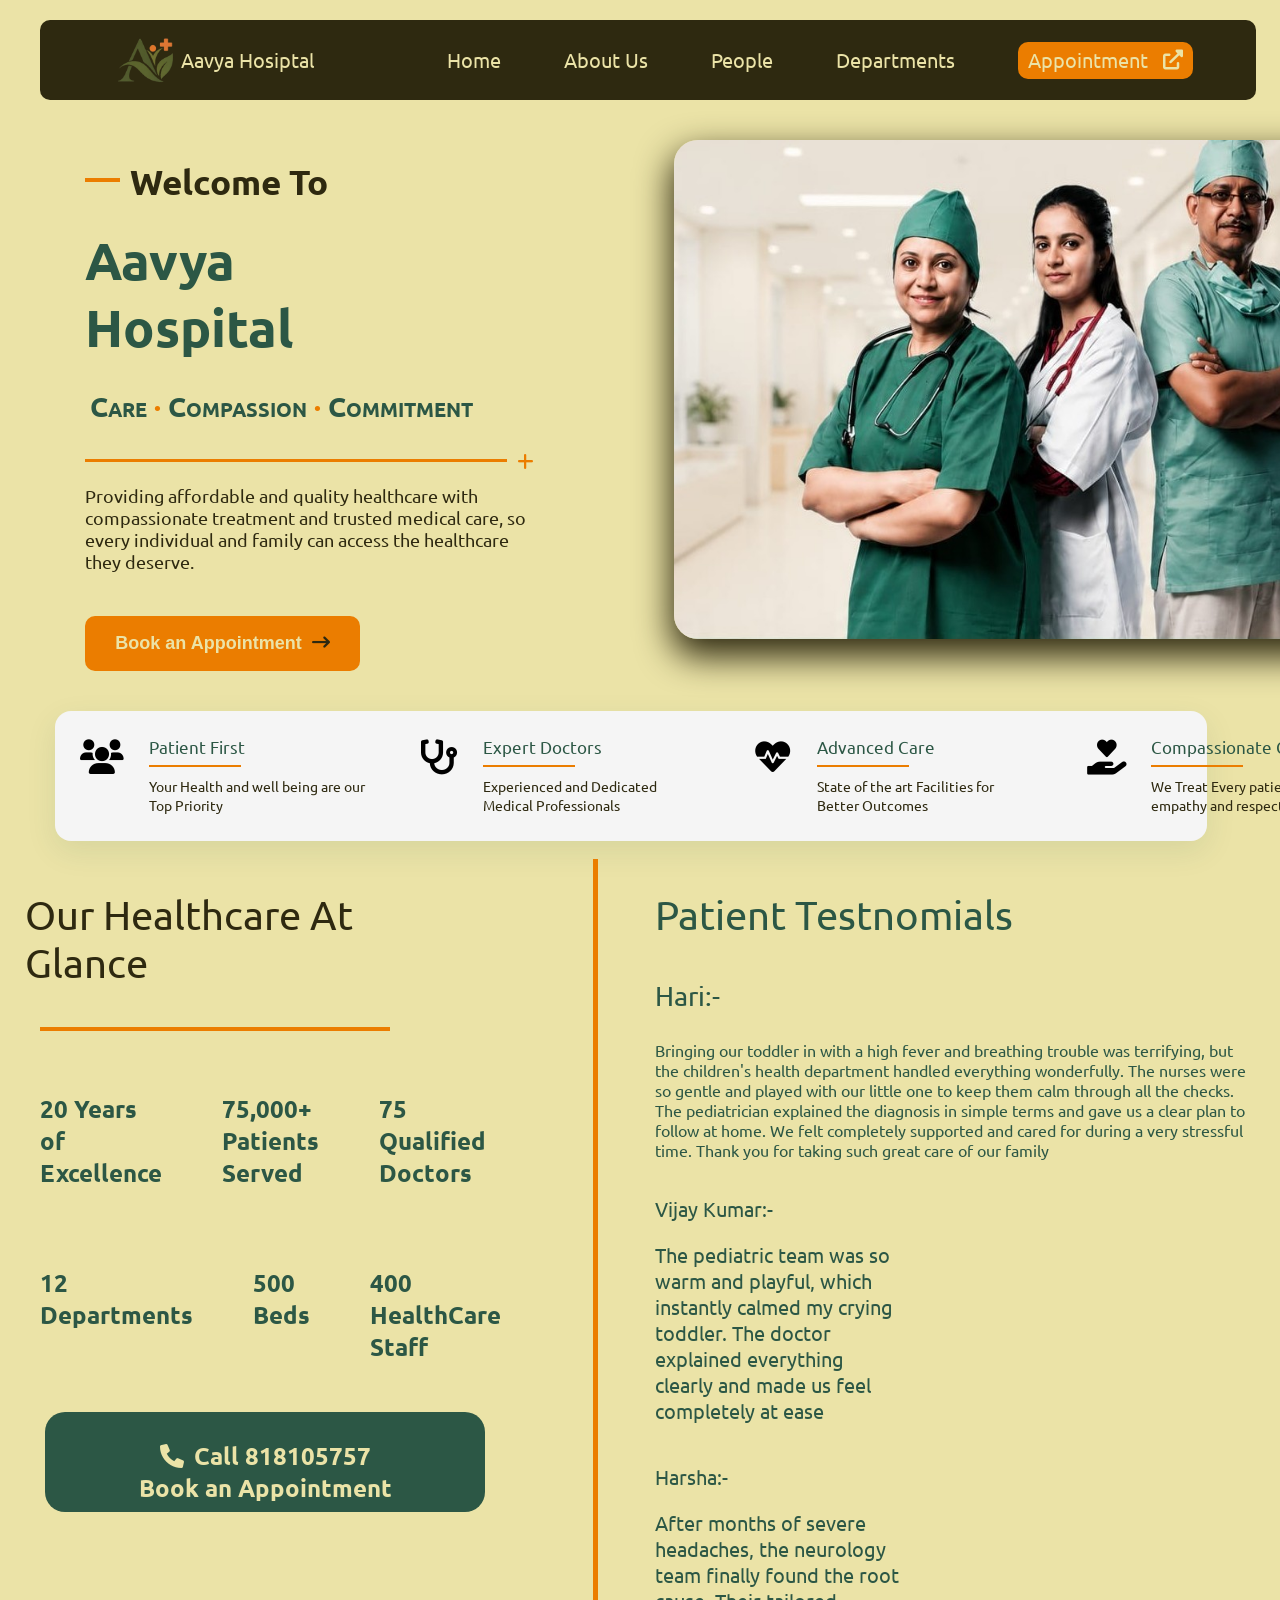
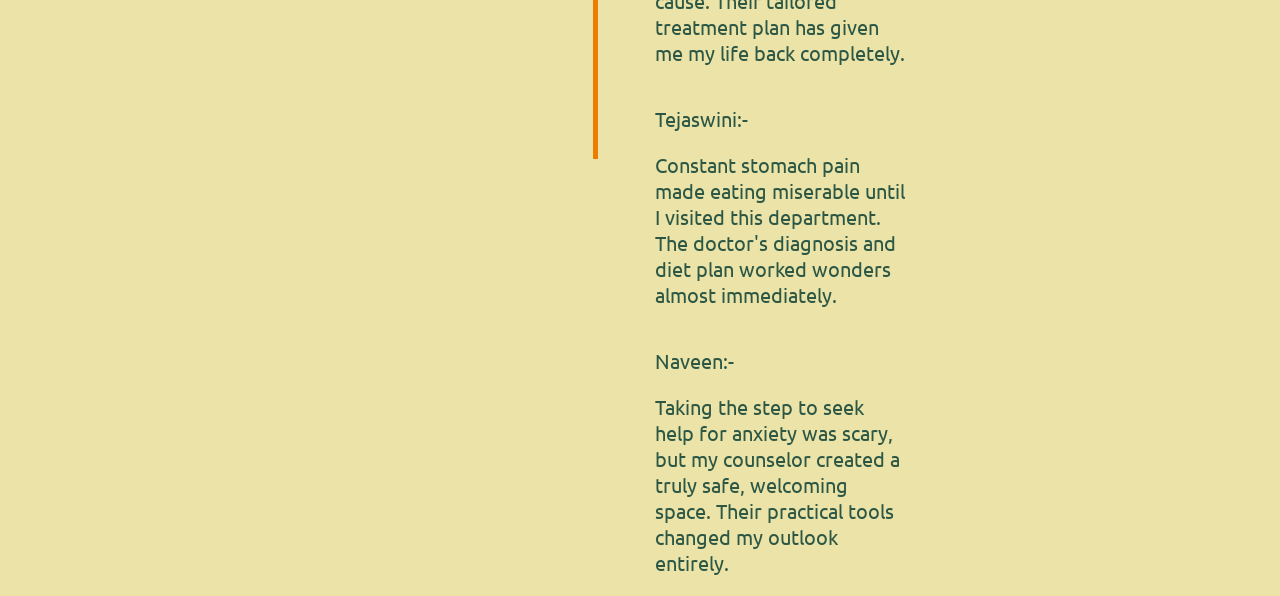
==== commit defec6cb: "Patient Testnomials Name Have" ====
--- a/index.html
+++ b/index.html
@@ -107,7 +107,7 @@
                 <div class="secondrow">
                     <p id="depts15">12 Departments</p>
                     <p id="bed">500 Beds</p>
-                    <p id="staff">400 HealthCare Staff</p>
+                    <p id="staff">400<br>HealthCare Staff</p>
                 </div>
                 <div class="callappointment">
                     <p><i class="fa-solid fa-phone" id="phone"></i>Call 818105757<br>Book an Appointment</p>
@@ -116,19 +116,19 @@
             <hr id="differline">
             <div class="testnomials">
                 <p id="test_heading">Patient Testnomials</p>
-                <p id="kar_rev">Karthik:-</p>
+                <p id="kar_rev">Hari:-</p>
                 <p id="kar_words">Bringing our toddler in with a high fever and breathing trouble was terrifying, but the children's health department handled everything wonderfully. The nurses were so gentle and played with our little one to keep them calm through all the checks. The pediatrician explained the diagnosis in simple terms and gave us a clear plan to follow at home. We felt completely supported and cared for during a very stressful time. Thank you for taking such great care of our family</p>
                 <div class="revs">
                     <div class="av">
-                        <p>Attrava:-</p>
+                        <p>Vijay Kumar:-</p>
                         <p>The pediatric team was so warm and playful, which instantly calmed my crying toddler. The doctor explained everything clearly and made us feel completely at ease</p>
                     </div>
                     <div class="kiran">
-                        <p>Kiran:-</p>
+                        <p>Harsha:-</p>
                         <p>After months of severe headaches, the neurology team finally found the root cause. Their tailored treatment plan has given me my life back completely.</p>
                     </div>
                     <div class="rani">
-                        <p>Rani:-</p>
+                        <p>Tejaswini:-</p>
                         <p>Constant stomach pain made eating miserable until I visited this department. The doctor's diagnosis and diet plan worked wonders almost immediately.</p>
                     </div>
                     <div class="naveen">
